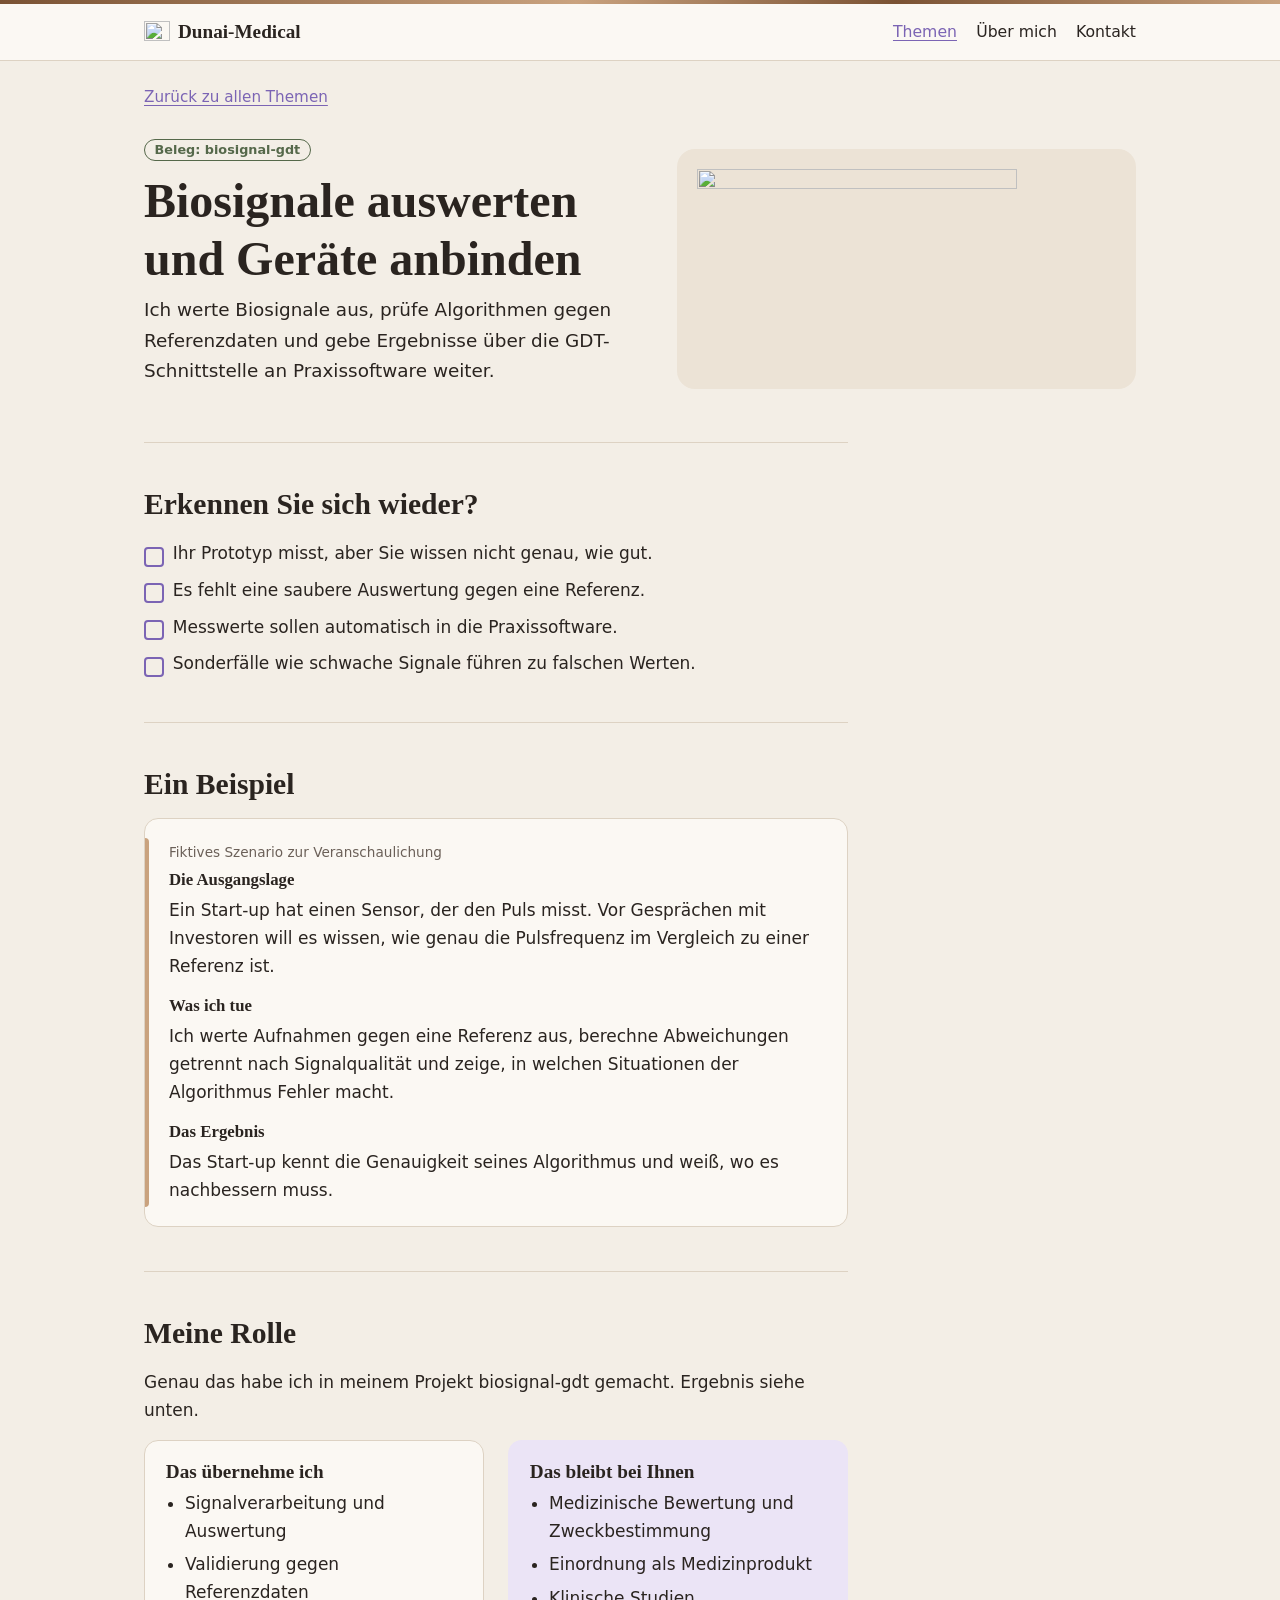
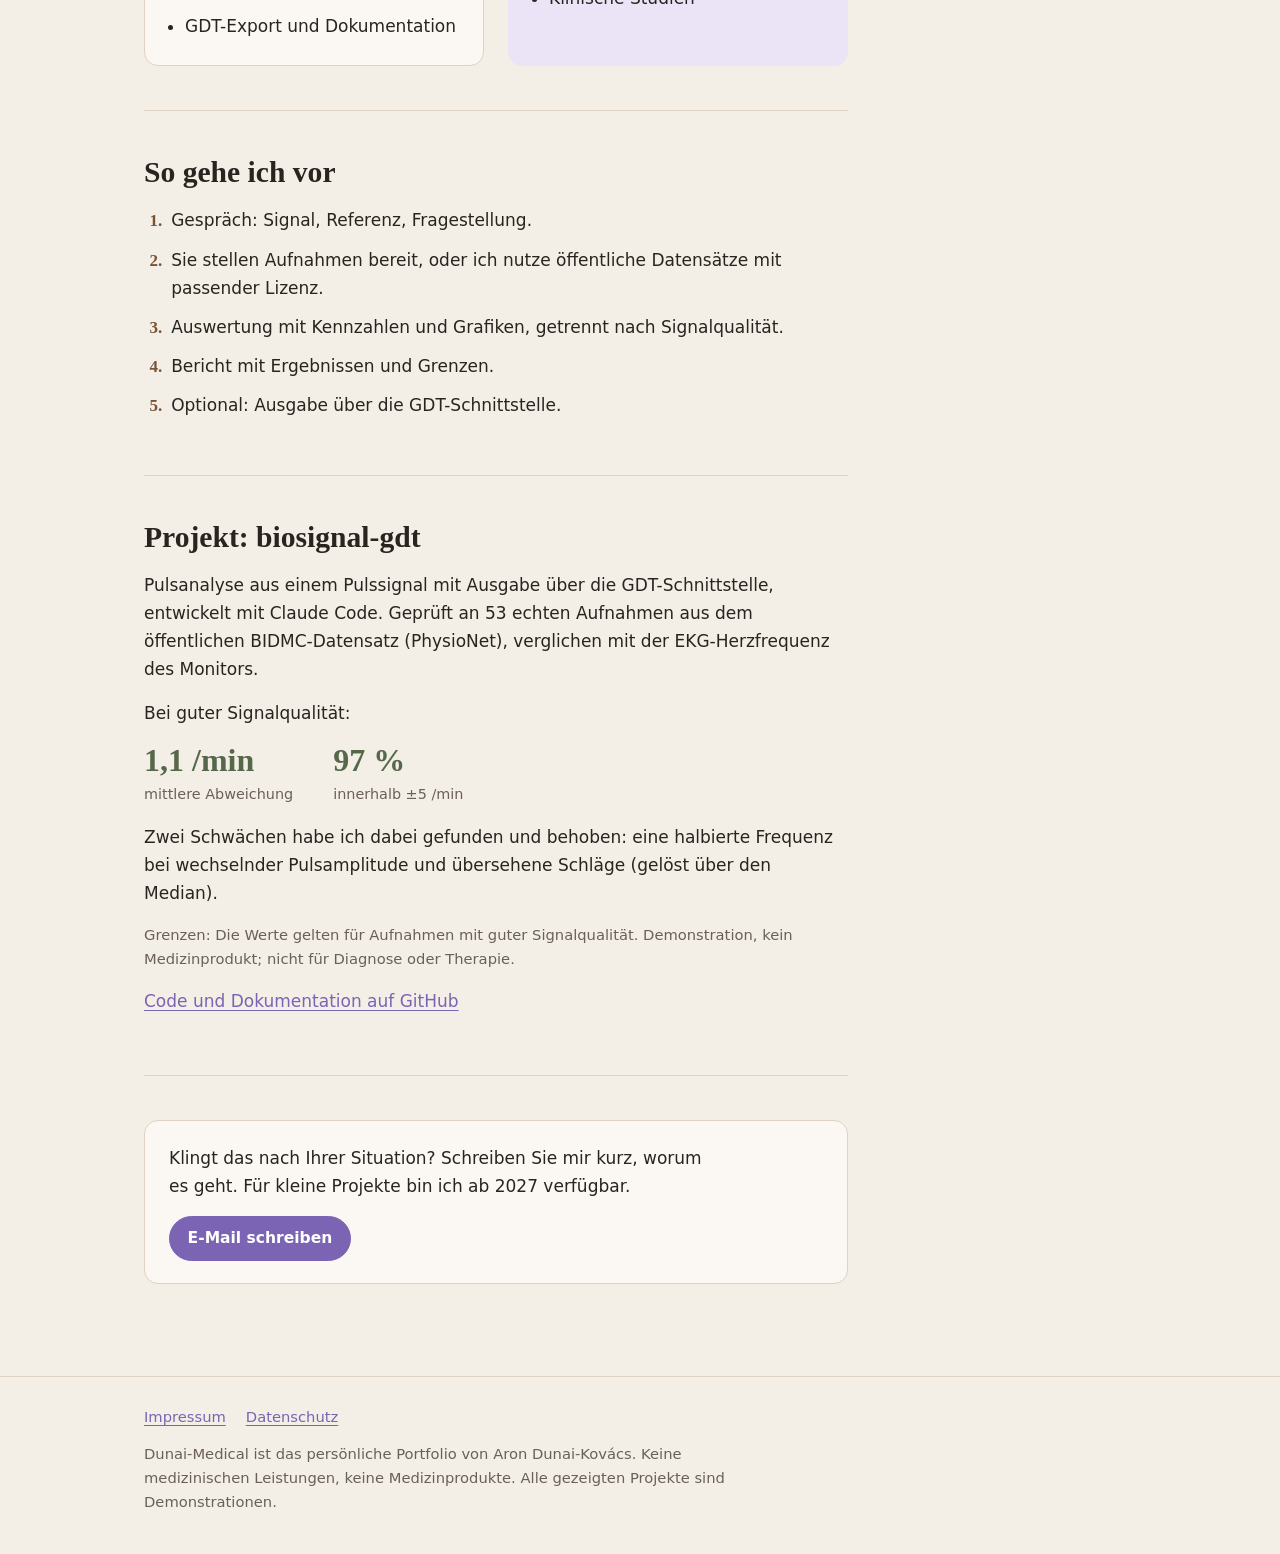
==== biosignale.html @ de385386 "Add files via upload" ====
<!doctype html>
<html lang="de">
<head>
<meta charset="utf-8">
<meta name="viewport" content="width=device-width, initial-scale=1">
<title>Biosignale auswerten und Geräte anbinden – Dunai-Medical</title>
<meta name="description" content="Ich werte Biosignale aus, prüfe Algorithmen gegen Referenzdaten und gebe Ergebnisse über die GDT-Schnittstelle an Praxissoftware weiter.">
<link rel="icon" href="img/logo.svg" type="image/svg+xml">
<link rel="stylesheet" href="style.css">
</head>
<body>
<header class="topbar">
  <div class="wrap">
    <a class="brand" href="index.html"><img src="img/logo.svg" alt="" width="26" height="26">Dunai-Medical</a>
    <nav class="nav" aria-label="Hauptnavigation"><a href="index.html#themen" aria-current="page">Themen</a><a href="ueber-mich.html">Über mich</a><a href="index.html#kontakt">Kontakt</a></nav>
  </div>
</header>
<main>
<div class="wrap narrow">
  <a class="back" href="index.html#themen">Zurück zu allen Themen</a>
</div>
<div class="wrap">
  <div class="topic-hero">
    <div>
      <span class="status done">Beleg: biosignal-gdt</span>
      <h1 style="margin-top:.6rem">Biosignale auswerten und Geräte anbinden</h1>
      <p class="lead">Ich werte Biosignale aus, prüfe Algorithmen gegen Referenzdaten und gebe Ergebnisse über die GDT-Schnittstelle an Praxissoftware weiter.</p>
    </div>
    <div class="art"><img src="img/biosignale.svg" alt="" width="320" height="200"></div>
  </div>
</div>
<div class="wrap narrow">
  <section class="block">
    <h2>Erkennen Sie sich wieder?</h2>
    <ul class="signs"><li>Ihr Prototyp misst, aber Sie wissen nicht genau, wie gut.</li><li>Es fehlt eine saubere Auswertung gegen eine Referenz.</li><li>Messwerte sollen automatisch in die Praxissoftware.</li><li>Sonderfälle wie schwache Signale führen zu falschen Werten.</li></ul>
  </section>

  <section class="block">
    <h2>Ein Beispiel</h2>
    <div class="scenario">
      <span class="tag">Fiktives Szenario zur Veranschaulichung</span>
      <h3>Die Ausgangslage</h3><p>Ein Start-up hat einen Sensor, der den Puls misst. Vor Gesprächen mit Investoren will es wissen, wie genau die Pulsfrequenz im Vergleich zu einer Referenz ist.</p>
      <h3>Was ich tue</h3><p>Ich werte Aufnahmen gegen eine Referenz aus, berechne Abweichungen getrennt nach Signalqualität und zeige, in welchen Situationen der Algorithmus Fehler macht.</p>
      <h3>Das Ergebnis</h3><p style="margin:0">Das Start-up kennt die Genauigkeit seines Algorithmus und weiß, wo es nachbessern muss.</p>
    </div>
  </section>

  <section class="block">
    <h2>Meine Rolle</h2>
    <p>Genau das habe ich in meinem Projekt biosignal-gdt gemacht. Ergebnis siehe unten.</p>
    <div class="split">
      <div class="box"><h3>Das übernehme ich</h3><ul><li>Signalverarbeitung und Auswertung</li><li>Validierung gegen Referenzdaten</li><li>GDT-Export und Dokumentation</li></ul></div>
      <div class="box yours"><h3>Das bleibt bei Ihnen</h3><ul><li>Medizinische Bewertung und Zweckbestimmung</li><li>Einordnung als Medizinprodukt</li><li>Klinische Studien</li></ul></div>
    </div>
  </section>

  <section class="block">
    <h2>So gehe ich vor</h2>
    <ol class="steps"><li>Gespräch: Signal, Referenz, Fragestellung.</li><li>Sie stellen Aufnahmen bereit, oder ich nutze öffentliche Datensätze mit passender Lizenz.</li><li>Auswertung mit Kennzahlen und Grafiken, getrennt nach Signalqualität.</li><li>Bericht mit Ergebnissen und Grenzen.</li><li>Optional: Ausgabe über die GDT-Schnittstelle.</li></ol>
  </section>

    <section class="block">
      <h2>Projekt: biosignal-gdt</h2>
      <p>Pulsanalyse aus einem Pulssignal mit Ausgabe über die GDT-Schnittstelle, entwickelt mit Claude Code. Geprüft an 53 echten Aufnahmen aus dem öffentlichen BIDMC-Datensatz (PhysioNet), verglichen mit der EKG-Herzfrequenz des Monitors.</p>
      <p>Bei guter Signalqualität:</p>
      <div class="figures">
        <div><strong>1,1&nbsp;/min</strong><span>mittlere Abweichung</span></div>
        <div><strong>97&nbsp;%</strong><span>innerhalb ±5&nbsp;/min</span></div>
      </div>
      <p>Zwei Schwächen habe ich dabei gefunden und behoben: eine halbierte Frequenz bei wechselnder Pulsamplitude und übersehene Schläge (gelöst über den Median).</p>
      <p class="note">Grenzen: Die Werte gelten für Aufnahmen mit guter Signalqualität. Demonstration, kein Medizinprodukt; nicht für Diagnose oder Therapie.</p>
      <p><a href="https://github.com/Aronarii/biosignal-gdt">Code und Dokumentation auf GitHub</a></p>
    </section>
  <section class="block">
    <div class="cta">
      <p>Klingt das nach Ihrer Situation? Schreiben Sie mir kurz, worum es geht. Für kleine Projekte bin ich ab 2027 verfügbar.</p>
      <a class="btn primary" href="mailto:dkaron50@gmail.com?subject=Anfrage:%20Biosignale%20auswerten%20und%20Geräte%20anbinden">E-Mail schreiben</a>
    </div>
  </section>
</div>
</main>
<footer>
  <div class="wrap">
    <nav><a href="impressum.html">Impressum</a><a href="datenschutz.html">Datenschutz</a></nav>
    <p>Dunai-Medical ist das persönliche Portfolio von Aron Dunai-Kovács. Keine medizinischen Leistungen, keine Medizinprodukte. Alle gezeigten Projekte sind Demonstrationen.</p>
  </div>
</footer>
</body>
</html>
---- style.css ----
/* Dunai-Medical – Stylesheet. Holz, Natur, Flieder. Keine externen Schriften, keine Tracker. */
:root {
  --paper: #f3eee6;
  --surface: #fbf8f3;
  --ink: #2a2420;
  --muted: #6b6058;
  --rule: #ddd2c3;
  --wood: #7a5233;
  --oak: #c9a27e;
  --moss: #55684a;
  --lilac: #7b64b4;
  --lilac-soft: #ebe4f6;
  --tile: #ece3d6;
  --serif: "Iowan Old Style", "Palatino Linotype", Palatino, Charter, Georgia, serif;
  --sans: system-ui, -apple-system, "Segoe UI", Roboto, "Helvetica Neue", Arial, sans-serif;
}
@media (prefers-color-scheme: dark) {
  :root:not([data-theme="light"]) {
    --paper: #1d1916; --surface: #26211d; --ink: #efe8df; --muted: #b5a99d;
    --rule: #3a322b; --wood: #c9a27e; --oak: #8a6a4c; --moss: #95ab86;
    --lilac: #b9a6e6; --lilac-soft: #332a45; --tile: #e6dccd;
  }
}
:root[data-theme="dark"] {
  --paper: #1d1916; --surface: #26211d; --ink: #efe8df; --muted: #b5a99d;
  --rule: #3a322b; --wood: #c9a27e; --oak: #8a6a4c; --moss: #95ab86;
  --lilac: #b9a6e6; --lilac-soft: #332a45; --tile: #e6dccd;
}

* { box-sizing: border-box; }
html { -webkit-text-size-adjust: 100%; }
body { margin: 0; background: var(--paper); color: var(--ink); font: 1.0625rem/1.65 var(--sans); }
img, svg { max-width: 100%; height: auto; display: block; }
a { color: var(--lilac); text-underline-offset: 0.18em; }
a:hover { text-decoration-thickness: 2px; }
:focus-visible { outline: 2px solid var(--lilac); outline-offset: 3px; border-radius: 4px; }

.wrap { max-width: 64rem; margin: 0 auto; padding: 0 1rem; }
.narrow > * { max-width: 44rem; }

h1, h2, h3 { font-family: var(--serif); font-weight: 600; line-height: 1.2; color: var(--ink); }
h1 { font-size: clamp(2rem, 5.5vw, 3rem); margin: 0 0 0.5rem; }
h2 { font-size: clamp(1.45rem, 3.5vw, 1.85rem); margin: 0 0 1rem; }
h3 { font-size: 1.2rem; margin: 0 0 0.35rem; }
p { margin: 0 0 1rem; }

/* Kopfzeile: schmale Holzleiste */
.topbar { border-bottom: 1px solid var(--rule); background: var(--surface); position: relative; }
.topbar::before { content: ""; position: absolute; inset: 0 0 auto 0; height: 4px;
  background: linear-gradient(90deg, var(--wood), var(--oak) 45%, var(--wood) 70%, var(--oak)); }
.topbar .wrap { display: flex; align-items: center; justify-content: space-between; gap: 1rem; padding-top: 1rem; padding-bottom: 0.8rem; flex-wrap: wrap; }
.brand { font-family: var(--serif); font-size: 1.2rem; font-weight: 600; color: var(--ink); text-decoration: none; display: flex; align-items: center; gap: 0.5rem; }
.brand svg { width: 1.6rem; height: 1.6rem; }
.nav { display: flex; gap: 1.2rem; flex-wrap: wrap; }
.nav a { color: var(--ink); text-decoration: none; font-size: 0.98rem; }
.nav a:hover, .nav a[aria-current="page"] { color: var(--lilac); text-decoration: underline; }

/* Startseite: Vorstellung */
.intro { display: grid; gap: 2rem; align-items: center; padding: 3rem 0 2.5rem; }
@media (min-width: 46rem) { .intro { grid-template-columns: 15rem 1fr; } }
.portrait { width: 15rem; max-width: 70vw; aspect-ratio: 1; object-fit: cover;
  border-radius: 46% 54% 50% 50% / 52% 48% 52% 48%; border: 6px solid var(--oak); background: var(--tile); }
.role { color: var(--muted); font-size: 1.05rem; margin-bottom: 1.2rem; }
.lead { font-size: 1.15rem; max-width: 38rem; }
.availability { display: inline-block; background: var(--lilac-soft); color: var(--ink); border-radius: 10px; padding: 0.7rem 1rem; margin: 0.5rem 0 1.2rem; font-size: 0.98rem; }
.availability strong { color: var(--lilac); }
.buttons { display: flex; flex-wrap: wrap; gap: 0.6rem; margin: 0; padding: 0; list-style: none; }
.btn { display: inline-block; padding: 0.55rem 1.1rem; border-radius: 999px; border: 1.5px solid var(--wood); color: var(--ink); text-decoration: none; font-weight: 600; font-size: 0.97rem; }
.btn:hover { background: var(--surface); }
.btn.primary { background: var(--lilac); border-color: var(--lilac); color: #fff; }
.btn.primary:hover { filter: brightness(1.08); }
@media (prefers-color-scheme: dark) { :root:not([data-theme="light"]) .btn.primary { color: #1d1916; } }

section.block { padding: 2.75rem 0; border-top: 1px solid var(--rule); }
.section-lead { color: var(--muted); max-width: 40rem; margin-bottom: 1.6rem; }

/* Themenauswahl */
.topics { display: grid; gap: 1.1rem; grid-template-columns: 1fr; list-style: none; margin: 0; padding: 0; }
@media (min-width: 38rem) { .topics { grid-template-columns: 1fr 1fr; } }
@media (min-width: 60rem) { .topics { grid-template-columns: 1fr 1fr 1fr; } }
.topic { background: var(--surface); border: 1px solid var(--rule); border-radius: 14px; overflow: hidden; display: flex; flex-direction: column; transition: border-color .15s; }
.topic:hover { border-color: var(--lilac); }
.topic .art { background: var(--tile); aspect-ratio: 16 / 10; display: grid; place-items: center; padding: 0.8rem; }
.topic .art img { width: 100%; height: 100%; object-fit: contain; }
.topic .body { padding: 1rem 1.1rem 1.2rem; display: flex; flex-direction: column; gap: 0.4rem; flex: 1; }
.topic h3 a { color: var(--ink); text-decoration: none; }
.topic h3 a::after { content: ""; position: absolute; inset: 0; }
.topic { position: relative; }
.topic p { margin: 0; color: var(--muted); font-size: 0.97rem; }
.status { align-self: flex-start; margin-top: auto; font-size: 0.8rem; font-weight: 600; padding: 0.15rem 0.6rem; border-radius: 999px; border: 1px solid var(--rule); color: var(--muted); }
.status.done { border-color: var(--moss); color: var(--moss); }
.status.wip { border-color: var(--lilac); color: var(--lilac); }

/* Arbeitsweise */
.principles { display: grid; gap: 1.5rem; grid-template-columns: 1fr; margin: 0; padding: 0; list-style: none; }
@media (min-width: 46rem) { .principles { grid-template-columns: repeat(3, 1fr); } }
.principles li { border-left: 3px solid var(--oak); padding-left: 1rem; }
.principles p { color: var(--muted); margin: 0; }

/* Themenseite */
.back { display: inline-block; margin: 1.5rem 0 0; font-size: 0.95rem; }
.topic-hero { display: grid; gap: 1.75rem; align-items: center; padding: 1.5rem 0 2.5rem; }
@media (min-width: 46rem) { .topic-hero { grid-template-columns: 1.1fr 1fr; } }
.topic-hero .art { background: var(--tile); border-radius: 18px; padding: 1.25rem; }
.signs { list-style: none; margin: 0; padding: 0; display: grid; gap: 0.55rem; }
.signs li { padding-left: 1.8rem; position: relative; }
.signs li::before { content: ""; position: absolute; left: 0; top: 0.45em; width: 1rem; height: 1rem; border-radius: 4px; border: 2px solid var(--lilac); }
.scenario { background: var(--surface); border: 1px solid var(--rule); border-radius: 14px; padding: 1.4rem 1.5rem; position: relative; }
.scenario::before { content: ""; position: absolute; left: 0; top: 1.2rem; bottom: 1.2rem; width: 4px; border-radius: 0 4px 4px 0; background: var(--oak); }
.scenario .tag { font-size: 0.85rem; color: var(--muted); margin-bottom: 0.4rem; display: block; }
.scenario h3 { margin-top: 1rem; font-size: 1.05rem; }
.scenario h3:first-of-type { margin-top: 0.2rem; }
.steps { margin: 0; padding-left: 1.4rem; }
.steps li { margin-bottom: 0.7rem; padding-left: 0.3rem; }
.steps li::marker { color: var(--wood); font-family: var(--serif); font-weight: 600; }
.split { display: grid; gap: 1.5rem; }
@media (min-width: 46rem) { .split { grid-template-columns: 1fr 1fr; } }
.box { background: var(--surface); border: 1px solid var(--rule); border-radius: 14px; padding: 1.2rem 1.3rem; }
.box ul { margin: 0; padding-left: 1.2rem; }
.box li { margin-bottom: 0.35rem; }
.box.yours { background: var(--lilac-soft); border-color: transparent; }
.figures { display: flex; flex-wrap: wrap; gap: 1.5rem 2.5rem; margin: 1rem 0; }
.figures strong { display: block; font-family: var(--serif); font-size: 2rem; color: var(--moss); line-height: 1.1; }
.figures span { font-size: 0.9rem; color: var(--muted); }
.cta { background: var(--surface); border: 1px solid var(--rule); border-radius: 14px; padding: 1.4rem 1.5rem; display: flex; flex-wrap: wrap; align-items: center; justify-content: space-between; gap: 1rem; }
.cta p { margin: 0; max-width: 34rem; }

/* Über mich */
.timeline { list-style: none; margin: 0; padding: 0; }
.timeline li { display: grid; grid-template-columns: 7.5rem 1fr; gap: 1rem; padding: 0.85rem 0; border-bottom: 1px solid var(--rule); }
.timeline li:last-child { border-bottom: 0; }
.timeline time { color: var(--wood); font-variant-numeric: tabular-nums; font-size: 0.95rem; font-weight: 600; }
.timeline strong { display: block; }
.timeline span { color: var(--muted); font-size: 0.95rem; }
@media (max-width: 30rem) { .timeline li { grid-template-columns: 1fr; gap: 0.1rem; } }
.certs { columns: 1; padding-left: 1.2rem; margin: 0; }
@media (min-width: 46rem) { .certs { columns: 2; column-gap: 2.5rem; } }
.certs li { margin-bottom: 0.4rem; break-inside: avoid; }
.certs span { color: var(--muted); font-size: 0.9rem; }

/* Fußzeile */
footer { border-top: 1px solid var(--rule); margin-top: 3rem; padding: 1.75rem 0 2.5rem; font-size: 0.92rem; color: var(--muted); }
footer nav a { margin-right: 1.25rem; }
footer p { margin: 0.75rem 0 0; max-width: 40rem; }

/* Rechtsseiten */
.legal h1 { font-size: 2rem; margin-top: 2rem; }
.legal h2 { font-size: 1.25rem; margin-top: 2rem; }
.legal address { font-style: normal; margin-bottom: 1rem; }
.note { font-size: 0.92rem; color: var(--muted); }

@media (prefers-reduced-motion: reduce) { * { transition: none !important; } }
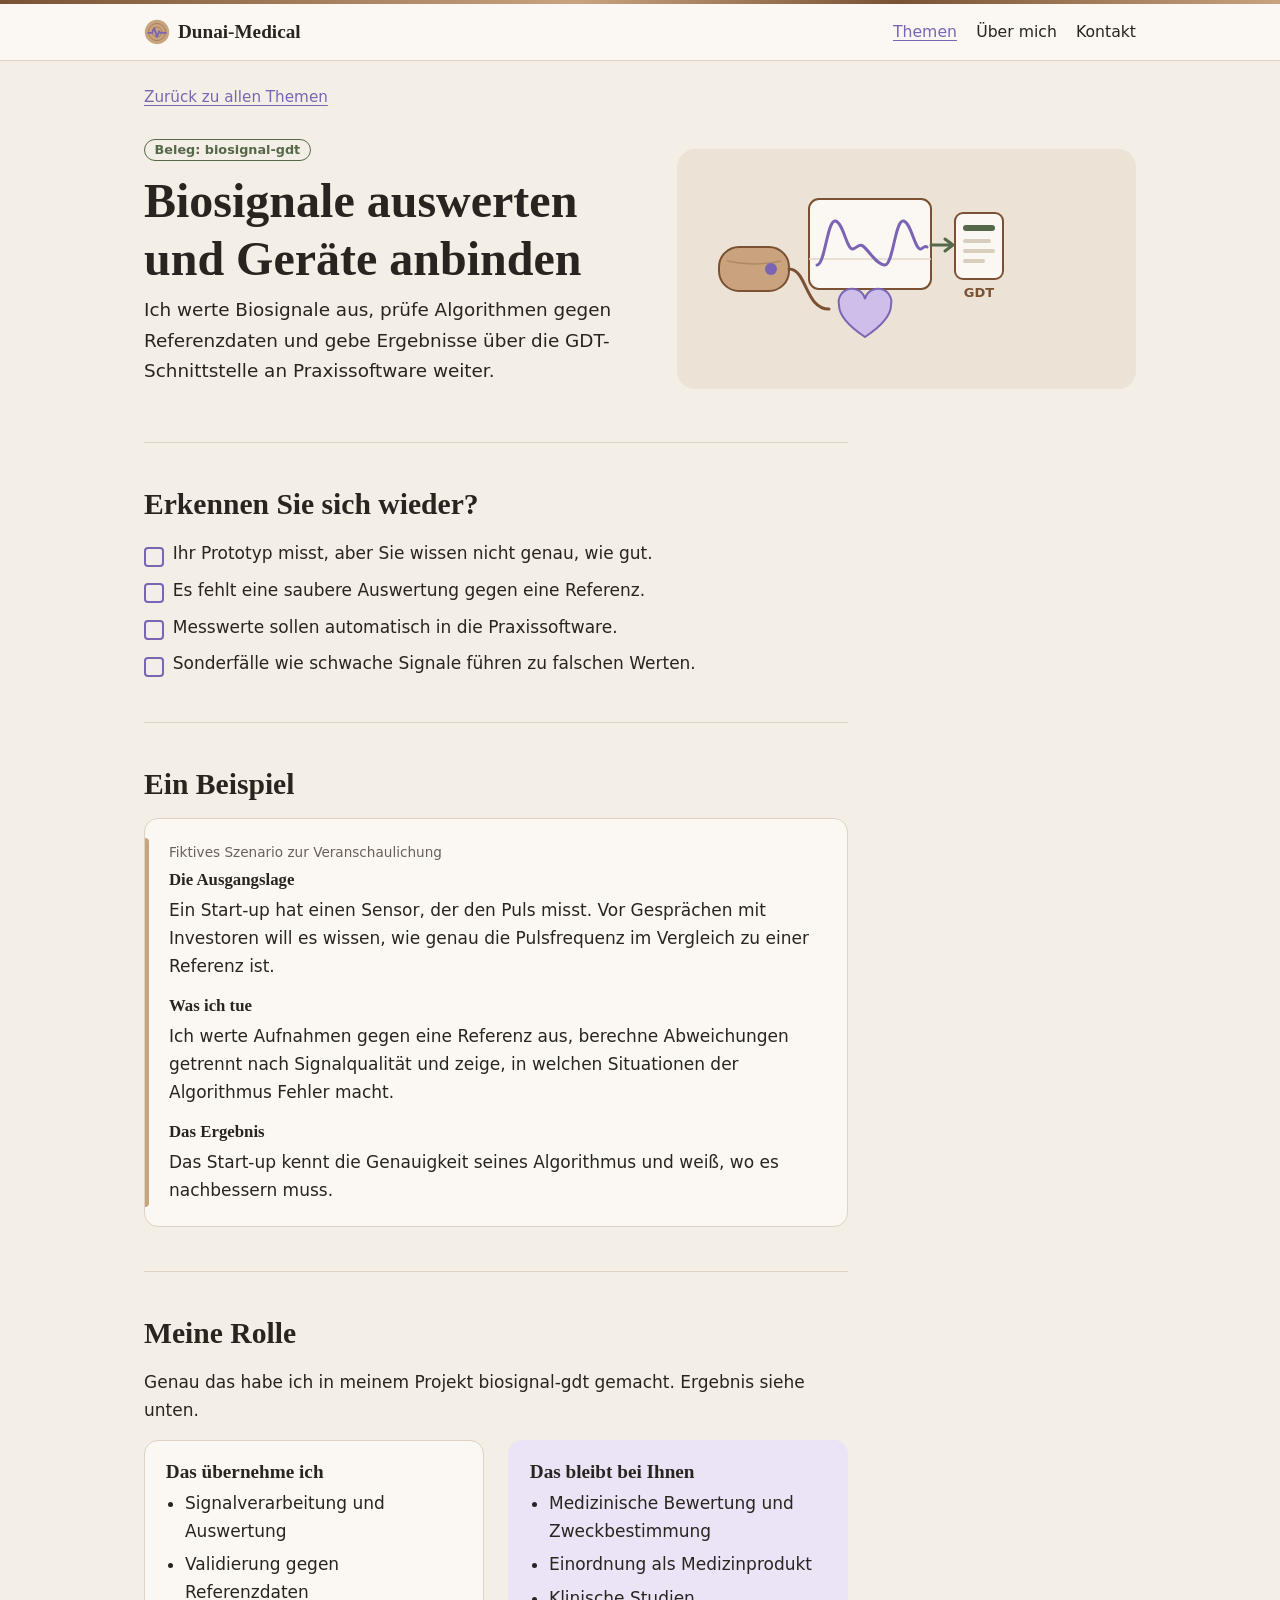
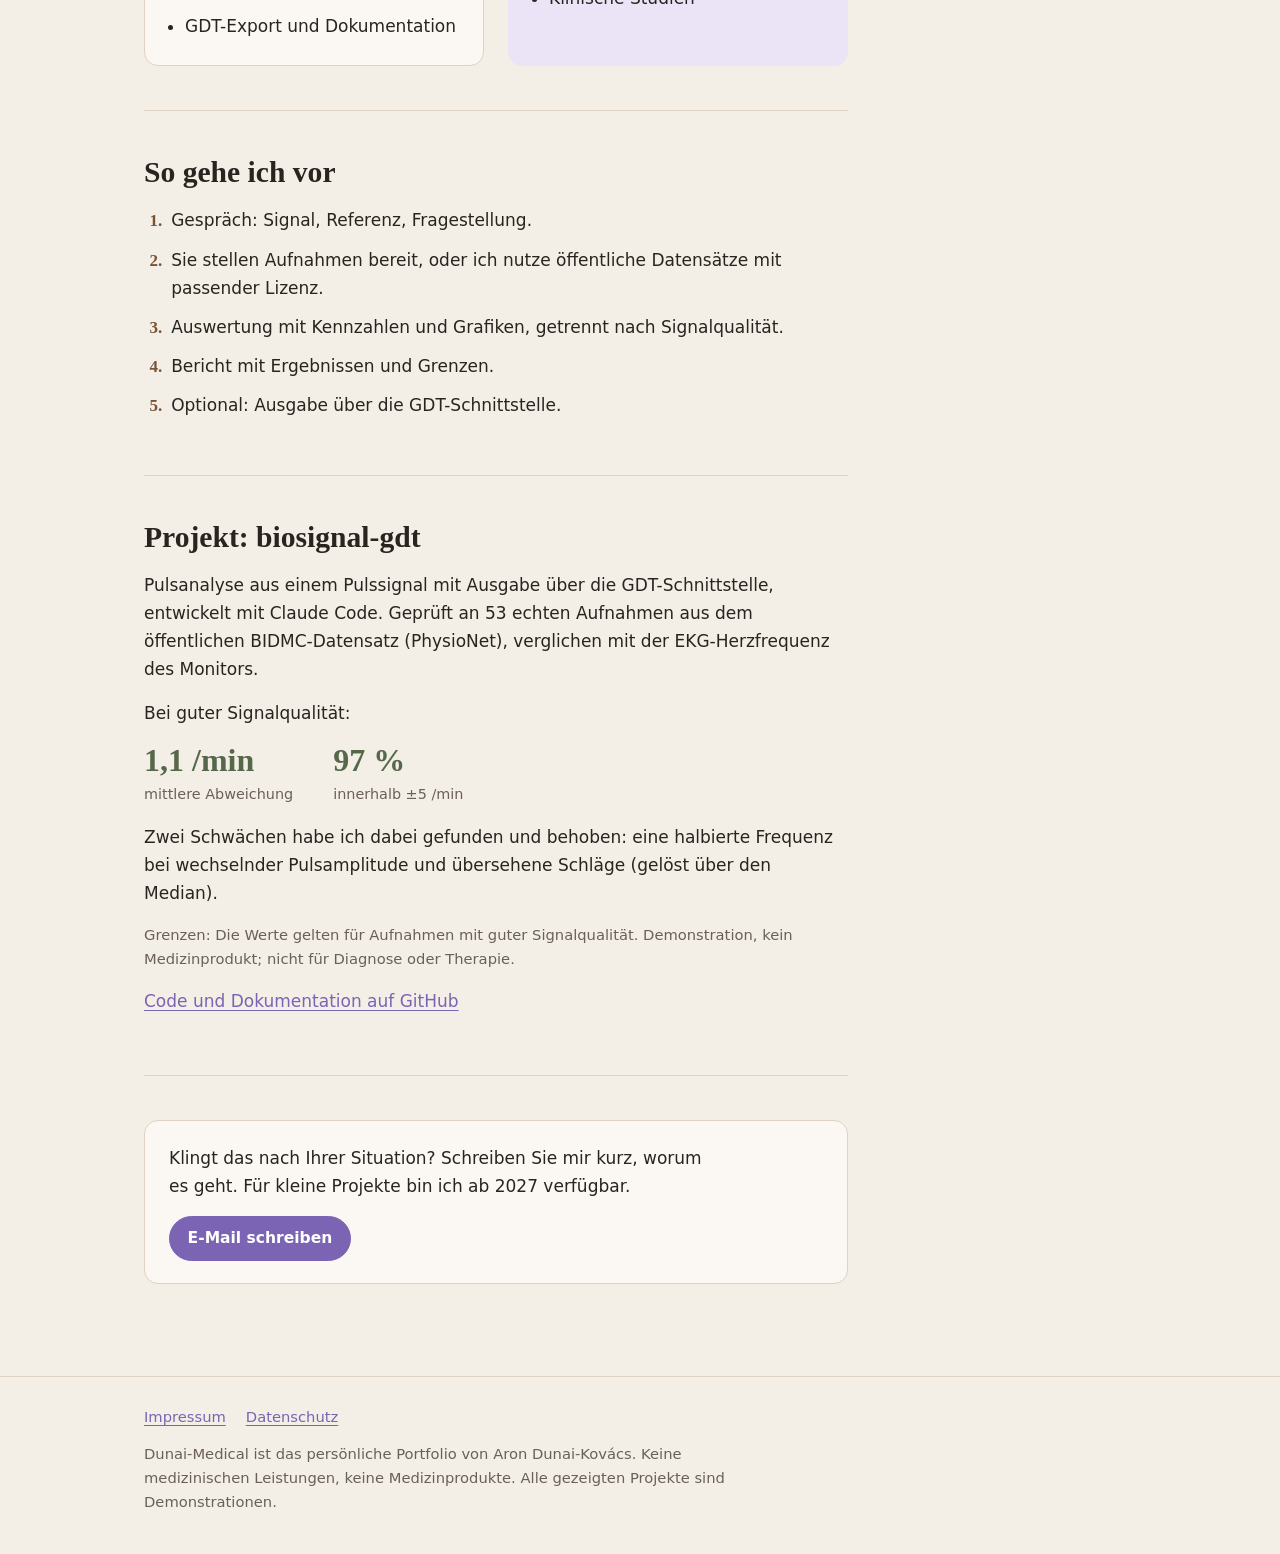
==== commit cc2a0804: "Add files via upload" ====
--- a/biosignale.html
+++ b/biosignale.html
@@ -5,13 +5,13 @@
 <meta name="viewport" content="width=device-width, initial-scale=1">
 <title>Biosignale auswerten und Geräte anbinden – Dunai-Medical</title>
 <meta name="description" content="Ich werte Biosignale aus, prüfe Algorithmen gegen Referenzdaten und gebe Ergebnisse über die GDT-Schnittstelle an Praxissoftware weiter.">
-<link rel="icon" href="img/logo.svg" type="image/svg+xml">
+<link rel="icon" href="logo.svg" type="image/svg+xml">
 <link rel="stylesheet" href="style.css">
 </head>
 <body>
 <header class="topbar">
   <div class="wrap">
-    <a class="brand" href="index.html"><img src="img/logo.svg" alt="" width="26" height="26">Dunai-Medical</a>
+    <a class="brand" href="index.html"><img src="logo.svg" alt="" width="26" height="26">Dunai-Medical</a>
     <nav class="nav" aria-label="Hauptnavigation"><a href="index.html#themen" aria-current="page">Themen</a><a href="ueber-mich.html">Über mich</a><a href="index.html#kontakt">Kontakt</a></nav>
   </div>
 </header>
@@ -26,7 +26,7 @@
       <h1 style="margin-top:.6rem">Biosignale auswerten und Geräte anbinden</h1>
       <p class="lead">Ich werte Biosignale aus, prüfe Algorithmen gegen Referenzdaten und gebe Ergebnisse über die GDT-Schnittstelle an Praxissoftware weiter.</p>
     </div>
-    <div class="art"><img src="img/biosignale.svg" alt="" width="320" height="200"></div>
+    <div class="art"><img src="biosignale.svg" alt="" width="320" height="200"></div>
   </div>
 </div>
 <div class="wrap narrow">
